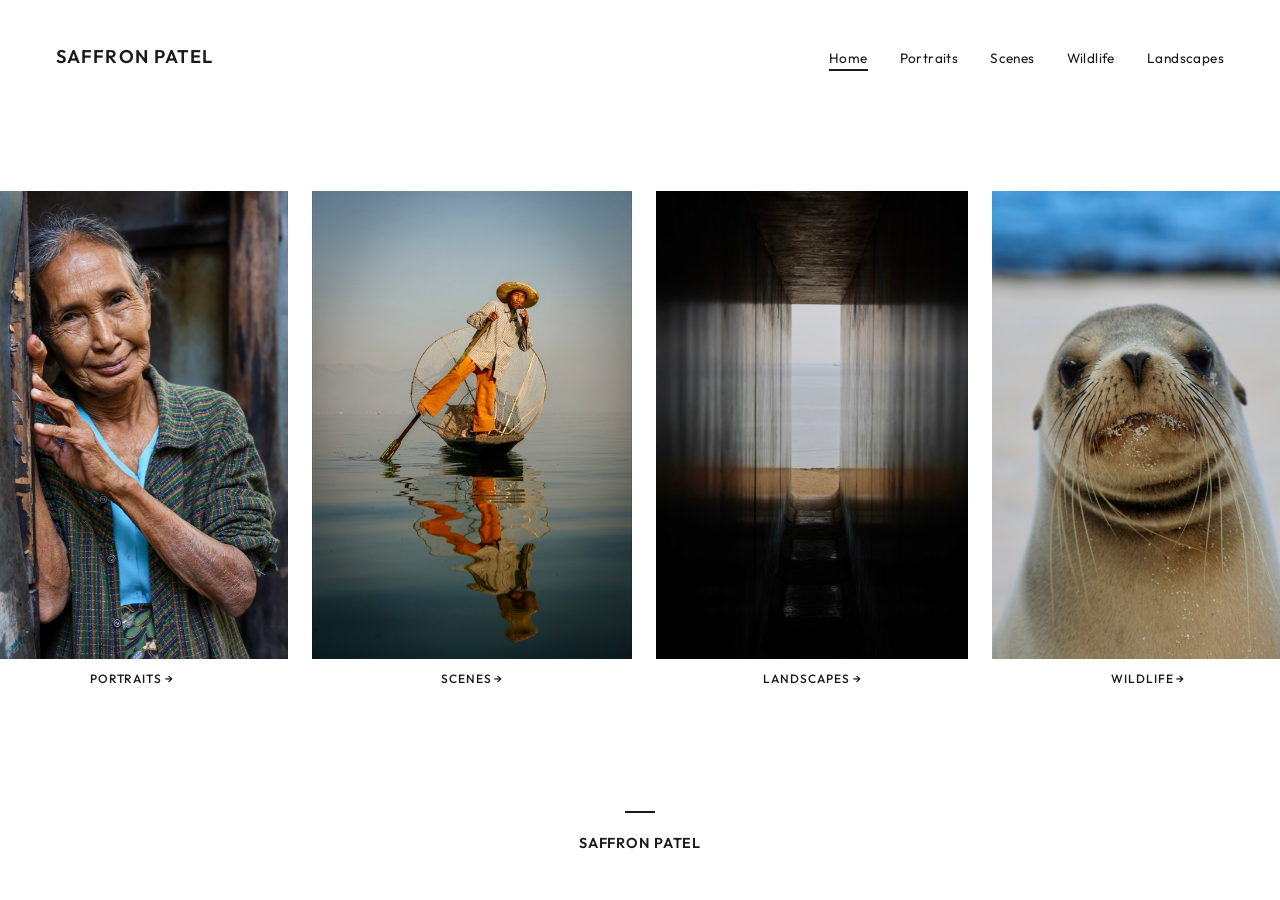
==== index.html @ 004a1122 "Take 2" ====
<!DOCTYPE html>
<html lang="en">
<head>
  <meta charset="UTF-8">
  <meta name="viewport" content="width=device-width, initial-scale=1.0">
  <title>Saffron Patel — Photography</title>
  <meta name="description" content="Photography portfolio of Saffron Patel — portraits, scenes, wildlife, and landscapes from Asia, South America, and beyond.">
  <meta property="og:title" content="Saffron Patel Photography">
  <meta property="og:description" content="Portraits, scenes, wildlife, and landscapes from around the world.">
  <meta property="og:image" content="images/portraits/thumb/portraits-06.jpg">
  <meta property="og:type" content="website">
  <link rel="preconnect" href="https://fonts.googleapis.com">
  <link rel="preconnect" href="https://fonts.gstatic.com" crossorigin>
  <link href="https://fonts.googleapis.com/css2?family=Outfit:wght@300;400;500;600&display=swap" rel="stylesheet">
  <link rel="icon" href="favicon.svg" type="image/svg+xml">
  <link rel="stylesheet" href="css/style.css">
</head>
<body>

  <header>
    <a href="index.html" class="logo">SAFFRON PATEL</a>
    <nav>
      <a href="index.html" class="active">Home</a>
      <a href="portraits.html">Portraits</a>
      <a href="scenes.html">Scenes</a>
      <a href="wildlife.html">Wildlife</a>
      <a href="landscapes.html">Landscapes</a>
    </nav>
  </header>

  <main class="home">
    <div class="featured-grid">

      <a href="portraits.html" class="featured-item">
        <div class="featured-image-wrapper">
          <img src="images/portraits/thumb/portraits-06.jpg" alt="Portrait — Mandalay, Myanmar">
        </div>
        <span class="featured-label">PORTRAITS &rarr;</span>
      </a>

      <a href="scenes.html" class="featured-item">
        <div class="featured-image-wrapper">
          <img src="images/scenes/thumb/scenes-26.jpg" alt="Scene — Inle Lake, Myanmar">
        </div>
        <span class="featured-label">SCENES &rarr;</span>
      </a>

      <a href="landscapes.html" class="featured-item">
        <div class="featured-image-wrapper">
          <img src="images/landscapes/thumb/landscapes-01.jpg" alt="Landscape — Hong Kong, China">
        </div>
        <span class="featured-label">LANDSCAPES &rarr;</span>
      </a>

      <a href="wildlife.html" class="featured-item">
        <div class="featured-image-wrapper">
          <img src="images/wildlife/thumb/wildlife-05.jpg" alt="Wildlife — Galapagos, Ecuador">
        </div>
        <span class="featured-label">WILDLIFE &rarr;</span>
      </a>

    </div>
  </main>

  <footer>
    <div class="footer-line"></div>
    <span class="footer-name">SAFFRON PATEL</span>
  </footer>

  <script src="js/main.js"></script>

</body>
</html>
---- css/style.css ----
/* ============================================
   SAFFRON PATEL — Photography Portfolio
   ============================================ */

/* --- Reset & Base --- */
*, *::before, *::after {
  margin: 0;
  padding: 0;
  box-sizing: border-box;
}

html {
  font-size: 16px;
  -webkit-font-smoothing: antialiased;
  -moz-osx-font-smoothing: grayscale;
}

body {
  font-family: "Outfit", "Helvetica Neue", Helvetica, Arial, sans-serif;
  color: #1a1a1a;
  background: #ffffff;
  min-height: 100vh;
  display: flex;
  flex-direction: column;
  animation: fadeIn 0.5s ease;
}

body.transitioning {
  opacity: 0;
  transition: opacity 0.3s ease;
}

@keyframes fadeIn {
  from { opacity: 0; }
  to { opacity: 1; }
}

img {
  display: block;
  max-width: 100%;
}

a {
  color: inherit;
  text-decoration: none;
}

/* --- Header --- */
header {
  display: flex;
  justify-content: space-between;
  align-items: baseline;
  padding: 2.8rem 3.5rem;
  position: sticky;
  top: 0;
  background: rgba(255, 255, 255, 0.92);
  backdrop-filter: blur(12px);
  -webkit-backdrop-filter: blur(12px);
  z-index: 100;
  transition: transform 0.35s ease;
}

header.header-hidden {
  transform: translateY(-100%);
}

.logo {
  font-size: 1.15rem;
  font-weight: 600;
  letter-spacing: 0.06em;
  white-space: nowrap;
}

nav {
  display: flex;
  gap: 2rem;
}

nav a {
  font-size: 0.85rem;
  font-weight: 400;
  letter-spacing: 0.03em;
  position: relative;
  padding-bottom: 2px;
}

nav a::after {
  content: '';
  position: absolute;
  bottom: -2px;
  left: 0;
  width: 0;
  height: 1.5px;
  background: #1a1a1a;
  transition: width 0.3s ease;
}

nav a:hover::after,
nav a.active::after {
  width: 100%;
}

/* --- Footer --- */
footer {
  margin-top: auto;
  padding: 3rem;
  text-align: center;
}

.footer-line {
  width: 30px;
  height: 1.5px;
  background: #1a1a1a;
  margin: 0 auto 1.2rem;
}

.footer-name {
  font-size: 0.9rem;
  font-weight: 600;
  letter-spacing: 0.06em;
}

/* --- Homepage Featured Grid --- */
.home {
  flex: 1;
  display: flex;
  align-items: center;
  justify-content: center;
  padding: 2rem 3.5rem;
}

.featured-grid {
  display: flex;
  justify-content: center;
  align-items: flex-end;
  gap: 1.5rem;
}

.featured-item {
  flex-shrink: 0;
  display: block;
  text-align: center;
}

.featured-image-wrapper {
  line-height: 0;
}

.featured-image-wrapper img {
  height: 52vh;
  width: auto;
  max-width: none !important;
  display: block;
  transition: transform 0.7s cubic-bezier(0.25, 0.1, 0.25, 1);
}

.featured-item:hover .featured-image-wrapper img {
  transform: scale(1.04);
}

.featured-label {
  display: block;
  margin-top: 0.75rem;
  font-size: 0.75rem;
  font-weight: 500;
  letter-spacing: 0.08em;
  color: #1a1a1a;
  transition: color 0.3s ease;
}

.featured-item:hover .featured-label {
  color: #555;
}

/* --- Gallery Masonry --- */
.gallery {
  flex: 1;
  padding: 1.5rem 4rem 4rem;
}

.masonry {
  column-count: 3;
  column-gap: 1.8rem;
}

.masonry-item {
  break-inside: avoid;
  margin-bottom: 1.8rem;
  opacity: 0;
  transform: translateY(24px);
  transition: opacity 0.6s ease, transform 0.6s ease;
}

.masonry-item.revealed {
  opacity: 1;
  transform: translateY(0);
}

.masonry-item img {
  width: 100%;
  display: block;
  background: #f5f5f5;
  cursor: zoom-in;
  transition: filter 0.4s ease;
}

.masonry-item:hover img {
  filter: brightness(1.04);
}

.caption {
  font-size: 0.82rem;
  font-weight: 300;
  color: #888;
  letter-spacing: 0.02em;
  margin-top: 0.6rem;
  line-height: 1.4;
}

/* --- Lightbox --- */
.lightbox {
  position: fixed;
  inset: 0;
  background: rgba(255, 255, 255, 0.94);
  z-index: 1000;
  display: flex;
  align-items: center;
  justify-content: center;
  flex-direction: column;
  opacity: 0;
  pointer-events: none;
  transition: opacity 0.3s ease;
}

.lightbox.active {
  opacity: 1;
  pointer-events: all;
}

.lightbox-image-wrapper {
  position: relative;
  display: flex;
  align-items: center;
  justify-content: center;
  max-width: 90vw;
  max-height: 82vh;
}

.lightbox-image-wrapper img {
  max-height: 82vh;
  max-width: 90vw;
  object-fit: contain;
  transition: opacity 0.3s ease;
  cursor: zoom-out;
}

.lightbox-close {
  position: absolute;
  top: 1.5rem;
  right: 2rem;
  background: none;
  border: none;
  color: rgba(0, 0, 0, 0.5);
  font-size: 2rem;
  cursor: pointer;
  z-index: 1010;
  width: 44px;
  height: 44px;
  display: flex;
  align-items: center;
  justify-content: center;
  transition: color 0.2s ease;
  font-weight: 300;
  line-height: 1;
}

.lightbox-close:hover {
  color: #000000;
}

.lightbox-prev,
.lightbox-next {
  position: absolute;
  top: 50%;
  transform: translateY(-50%);
  background: none;
  border: none;
  color: rgba(0, 0, 0, 0.4);
  font-size: 2.5rem;
  cursor: pointer;
  z-index: 1010;
  width: 60px;
  height: 80px;
  display: flex;
  align-items: center;
  justify-content: center;
  transition: color 0.2s ease;
  font-weight: 300;
}

.lightbox-prev { left: 1rem; }
.lightbox-next { right: 1rem; }

.lightbox-prev:hover,
.lightbox-next:hover {
  color: #000000;
}

.lightbox-caption {
  color: rgba(0, 0, 0, 0.5);
  font-size: 0.8rem;
  letter-spacing: 0.03em;
  margin-top: 1rem;
  text-align: center;
  min-height: 1.2em;
}

/* --- Responsive --- */

/* Tablet */
@media (max-width: 1024px) {
  header {
    padding: 1.5rem 2rem;
  }

  nav {
    gap: 1.5rem;
  }

  .home {
    padding: 1rem 2rem 2rem;
  }

  .featured-grid {
    flex-wrap: wrap;
    gap: 1.2rem;
  }

  .featured-image-wrapper img {
    height: 38vh;
  }

  .gallery {
    padding: 1rem 2.5rem 2.5rem;
  }

  .masonry {
    column-count: 2;
    column-gap: 1.4rem;
  }

  .masonry-item {
    margin-bottom: 1.4rem;
  }
}

/* Mobile */
@media (max-width: 640px) {
  header {
    flex-direction: column;
    gap: 0.8rem;
    padding: 1.2rem 1.5rem;
    align-items: flex-start;
  }

  nav {
    gap: 1.2rem;
    flex-wrap: wrap;
  }

  .home {
    padding: 0.5rem 1.2rem 2rem;
  }

  .featured-grid {
    gap: 0.8rem;
  }

  .featured-image-wrapper img {
    height: 28vh;
  }

  .gallery {
    padding: 0.5rem 1.2rem 2rem;
  }

  .masonry {
    column-count: 1;
  }

  footer {
    padding: 2rem 1.5rem;
  }

  .lightbox-prev { left: 0.5rem; }
  .lightbox-next { right: 0.5rem; }

  .lightbox-prev,
  .lightbox-next {
    font-size: 2rem;
    width: 44px;
  }
}

/* Small mobile */
@media (max-width: 420px) {
  .featured-image-wrapper img {
    height: 22vh;
  }
}

/* --- Print --- */
@media print {
  header, footer, .lightbox { display: none; }
  .masonry { column-count: 2; }
  .masonry-item { opacity: 1; transform: none; }
}
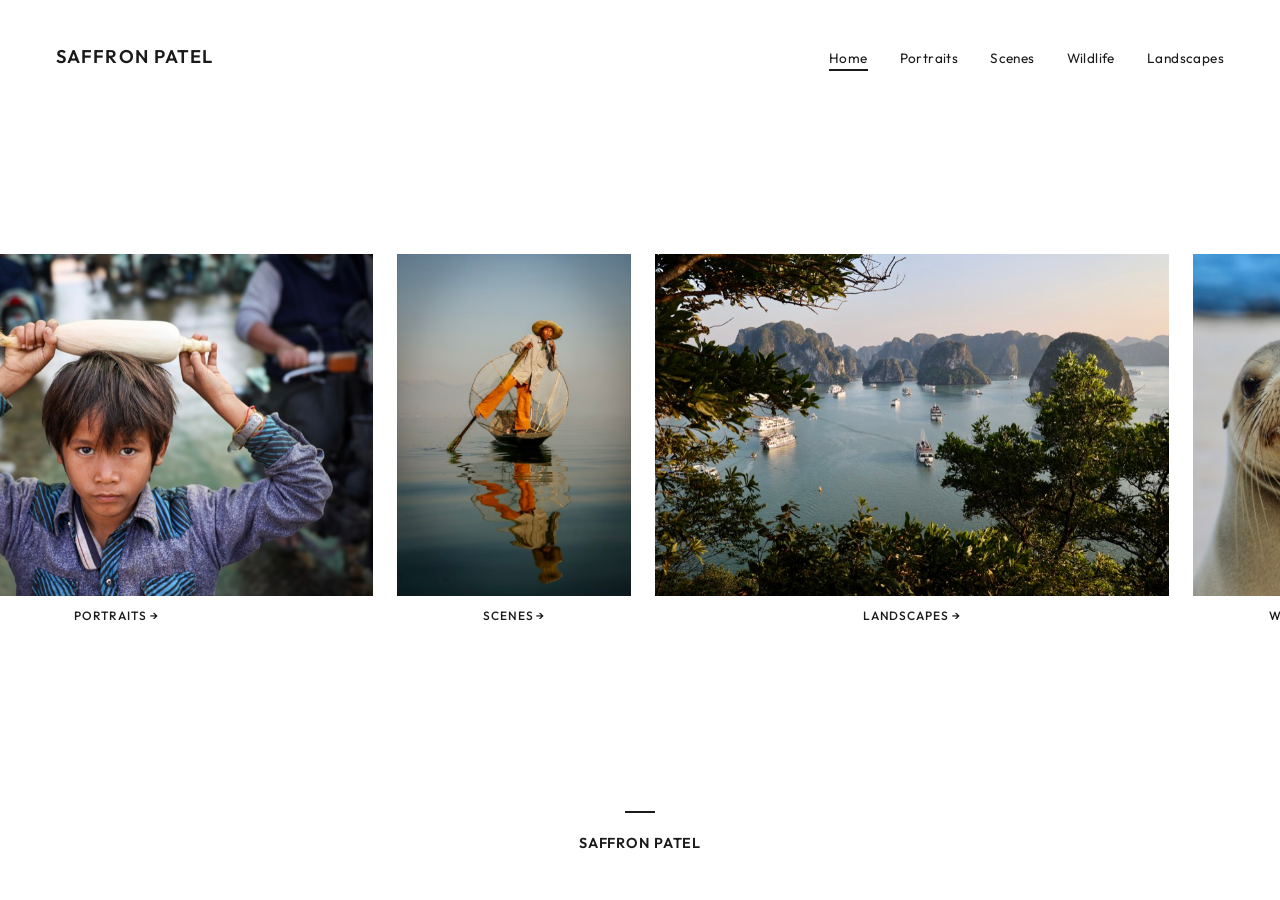
==== commit d8c84557: "new home page images" ====
--- a/index.html
+++ b/index.html
@@ -33,7 +33,7 @@
 
       <a href="portraits.html" class="featured-item">
         <div class="featured-image-wrapper">
-          <img src="images/portraits/thumb/portraits-06.jpg" alt="Portrait — Mandalay, Myanmar">
+          <img src="images/portraits/thumb/portraits-22.jpg" alt="Portrait — Mandalay, Myanmar">
         </div>
         <span class="featured-label">PORTRAITS &rarr;</span>
       </a>
@@ -47,7 +47,7 @@
 
       <a href="landscapes.html" class="featured-item">
         <div class="featured-image-wrapper">
-          <img src="images/landscapes/thumb/landscapes-01.jpg" alt="Landscape — Hong Kong, China">
+          <img src="images/landscapes/thumb/landscapes-14.jpg" alt="Landscape — Ha Long Bay, Vietnam">
         </div>
         <span class="featured-label">LANDSCAPES &rarr;</span>
       </a>
--- a/css/style.css
+++ b/css/style.css
@@ -147,7 +147,7 @@
 }
 
 .featured-image-wrapper img {
-  height: 52vh;
+  height: 38vh;
   width: auto;
   max-width: none !important;
   display: block;
@@ -337,7 +337,7 @@
   }
 
   .featured-image-wrapper img {
-    height: 38vh;
+    height: 30vh;
   }
 
   .gallery {
@@ -377,7 +377,7 @@
   }
 
   .featured-image-wrapper img {
-    height: 28vh;
+    height: 23vh;
   }
 
   .gallery {
@@ -405,7 +405,7 @@
 /* Small mobile */
 @media (max-width: 420px) {
   .featured-image-wrapper img {
-    height: 22vh;
+    height: 19vh;
   }
 }
 
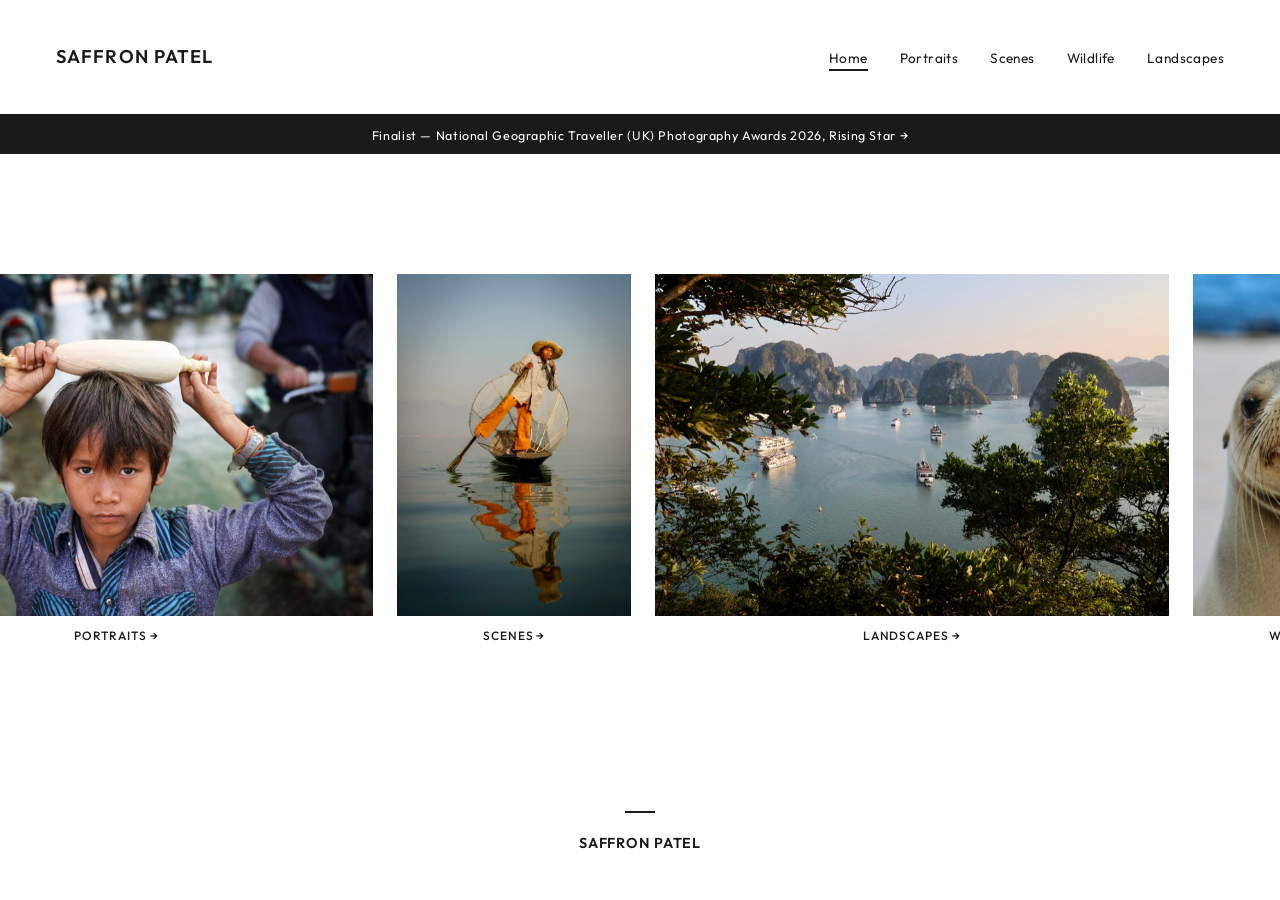
==== commit 02f273a5: "Add National Geographic Traveller (UK) Rising Star 2026 finalist banner and award tag Add an announc" ====
--- a/index.html
+++ b/index.html
@@ -28,19 +28,23 @@
     </nav>
   </header>
 
+  <div class="announcement-banner">
+    <a href="scenes.html">Finalist — National Geographic Traveller (UK) Photography Awards 2026, Rising Star &rarr;</a>
+  </div>
+
   <main class="home">
     <div class="featured-grid">
 
       <a href="portraits.html" class="featured-item">
         <div class="featured-image-wrapper">
-          <img src="images/portraits/thumb/portraits-22.jpg" alt="Portrait — Mandalay, Myanmar">
+          <img src="images/portraits/thumb/portraits-21.jpg" alt="Portrait — Mandalay, Myanmar">
         </div>
         <span class="featured-label">PORTRAITS &rarr;</span>
       </a>
 
       <a href="scenes.html" class="featured-item">
         <div class="featured-image-wrapper">
-          <img src="images/scenes/thumb/scenes-26.jpg" alt="Scene — Inle Lake, Myanmar">
+          <img src="images/scenes/thumb/scenes-25.jpg" alt="Scene — Inle Lake, Myanmar">
         </div>
         <span class="featured-label">SCENES &rarr;</span>
       </a>
--- a/css/style.css
+++ b/css/style.css
@@ -118,6 +118,26 @@
   font-size: 0.9rem;
   font-weight: 600;
   letter-spacing: 0.06em;
+}
+
+/* --- Announcement Banner --- */
+.announcement-banner {
+  text-align: center;
+  padding: 0.65rem 2rem;
+  background: #1a1a1a;
+  color: #ffffff;
+}
+
+.announcement-banner a {
+  font-size: 0.78rem;
+  font-weight: 400;
+  letter-spacing: 0.05em;
+  color: #ffffff;
+  transition: opacity 0.3s ease;
+}
+
+.announcement-banner a:hover {
+  opacity: 0.7;
 }
 
 /* --- Homepage Featured Grid --- */
@@ -415,3 +435,87 @@
   .masonry { column-count: 2; }
   .masonry-item { opacity: 1; transform: none; }
 }
+
+/* --- Gallery Drag Reorder --- */
+#gallery-lock-btn {
+  position: fixed;
+  bottom: 1.2rem;
+  left: 1.2rem;
+  z-index: 500;
+  background: none;
+  border: none;
+  cursor: pointer;
+  font-size: 1.1rem;
+  opacity: 0.35;
+  transition: opacity 0.2s ease;
+  padding: 4px;
+  line-height: 1;
+  user-select: none;
+}
+
+#gallery-lock-btn:hover {
+  opacity: 0.7;
+}
+
+#gallery-lock-btn.edit-active {
+  opacity: 0.9;
+}
+
+.gallery-edit-controls {
+  position: fixed;
+  bottom: 1.2rem;
+  left: 3rem;
+  z-index: 500;
+  display: none;
+  gap: 0.5rem;
+}
+
+.gallery-edit-controls.visible {
+  display: flex;
+}
+
+.gallery-edit-controls button {
+  font-family: inherit;
+  font-size: 0.75rem;
+  font-weight: 500;
+  letter-spacing: 0.04em;
+  padding: 0.35rem 0.75rem;
+  border: 1.5px solid #1a1a1a;
+  cursor: pointer;
+  transition: background 0.2s ease, color 0.2s ease;
+  background: #fff;
+  color: #1a1a1a;
+}
+
+.gallery-edit-controls .btn-save {
+  background: #1a1a1a;
+  color: #fff;
+}
+
+.gallery-edit-controls .btn-save:hover {
+  background: #444;
+}
+
+.gallery-edit-controls .btn-discard:hover {
+  background: #f5f5f5;
+}
+
+/* Edit mode item styles */
+body.gallery-edit-mode .masonry-item {
+  cursor: grab;
+  outline: 1.5px dashed rgba(0,0,0,0.15);
+  outline-offset: 2px;
+}
+
+body.gallery-edit-mode .masonry-item:active {
+  cursor: grabbing;
+}
+
+.masonry-item.drag-over {
+  outline: 2px solid #1a1a1a !important;
+  outline-offset: 3px;
+}
+
+.masonry-item.dragging {
+  opacity: 0.4;
+}
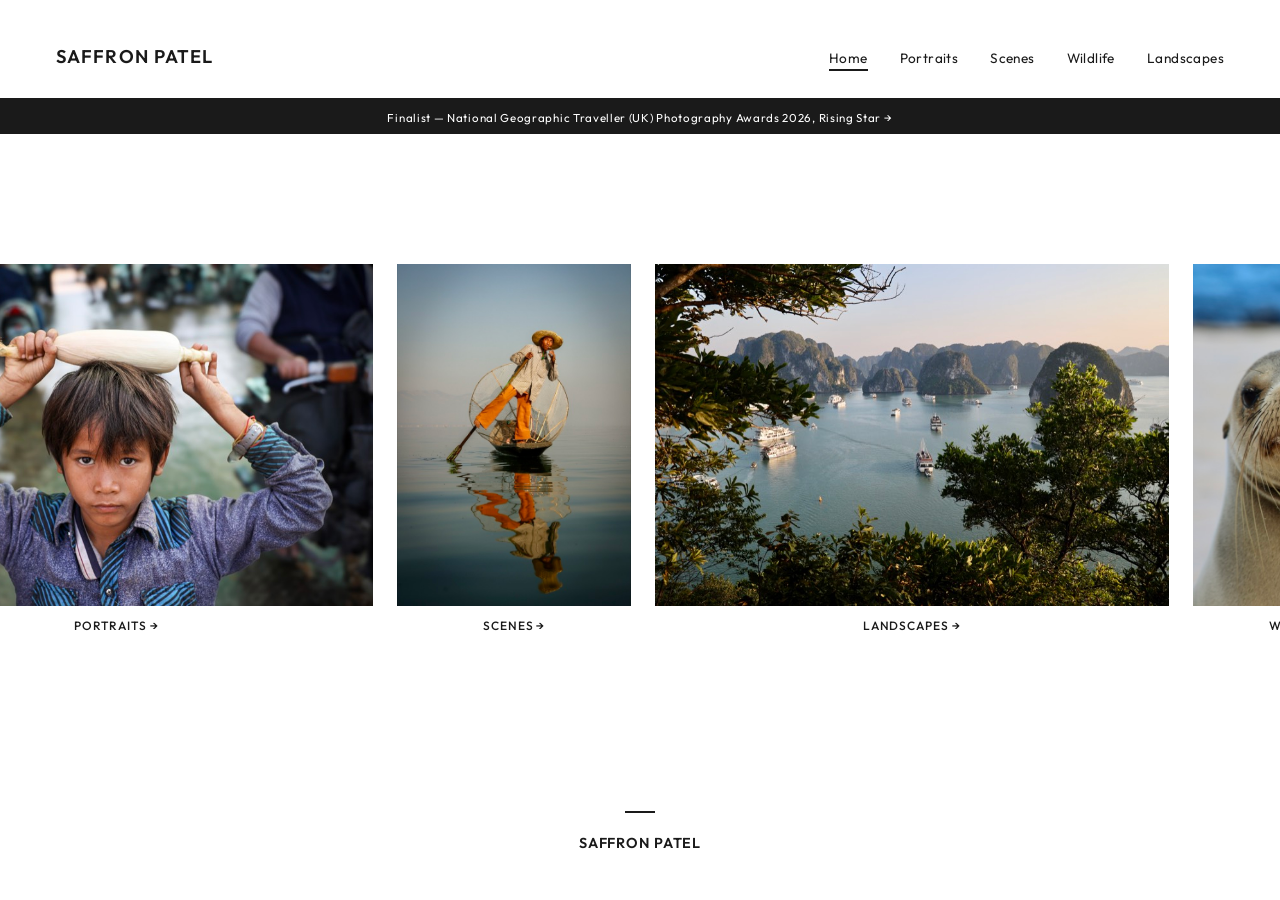
==== commit be906f3b: "Restyle announcement banner as thin dark strip inside header, add lightbox deep-link Move the banner" ====
--- a/index.html
+++ b/index.html
@@ -26,11 +26,10 @@
       <a href="wildlife.html">Wildlife</a>
       <a href="landscapes.html">Landscapes</a>
     </nav>
+    <div class="announcement-banner">
+      <a href="scenes.html#photo=scenes-68.jpg">Finalist — National Geographic Traveller (UK) Photography Awards 2026, Rising Star &rarr;</a>
+    </div>
   </header>
-
-  <div class="announcement-banner">
-    <a href="scenes.html">Finalist — National Geographic Traveller (UK) Photography Awards 2026, Rising Star &rarr;</a>
-  </div>
 
   <main class="home">
     <div class="featured-grid">
--- a/css/style.css
+++ b/css/style.css
@@ -48,9 +48,10 @@
 /* --- Header --- */
 header {
   display: flex;
+  flex-wrap: wrap;
   justify-content: space-between;
   align-items: baseline;
-  padding: 2.8rem 3.5rem;
+  padding: 2.8rem 3.5rem 0;
   position: sticky;
   top: 0;
   background: rgba(255, 255, 255, 0.92);
@@ -122,16 +123,20 @@
 
 /* --- Announcement Banner --- */
 .announcement-banner {
+  width: 100%;
   text-align: center;
-  padding: 0.65rem 2rem;
+  padding: 0.5rem 2rem;
+  margin-top: 1.8rem;
   background: #1a1a1a;
-  color: #ffffff;
+  margin-left: -3.5rem;
+  margin-right: -3.5rem;
+  width: calc(100% + 7rem);
 }
 
 .announcement-banner a {
-  font-size: 0.78rem;
+  font-size: 0.72rem;
   font-weight: 400;
-  letter-spacing: 0.05em;
+  letter-spacing: 0.06em;
   color: #ffffff;
   transition: opacity 0.3s ease;
 }
@@ -340,11 +345,18 @@
 /* Tablet */
 @media (max-width: 1024px) {
   header {
-    padding: 1.5rem 2rem;
+    padding: 1.5rem 2rem 0;
   }
 
   nav {
     gap: 1.5rem;
+  }
+
+  .announcement-banner {
+    margin-left: -2rem;
+    margin-right: -2rem;
+    width: calc(100% + 4rem);
+    margin-top: 1.2rem;
   }
 
   .home {
@@ -379,13 +391,20 @@
   header {
     flex-direction: column;
     gap: 0.8rem;
-    padding: 1.2rem 1.5rem;
+    padding: 1.2rem 1.5rem 0;
     align-items: flex-start;
   }
 
   nav {
     gap: 1.2rem;
     flex-wrap: wrap;
+  }
+
+  .announcement-banner {
+    margin-left: -1.5rem;
+    margin-right: -1.5rem;
+    width: calc(100% + 3rem);
+    margin-top: 0.8rem;
   }
 
   .home {
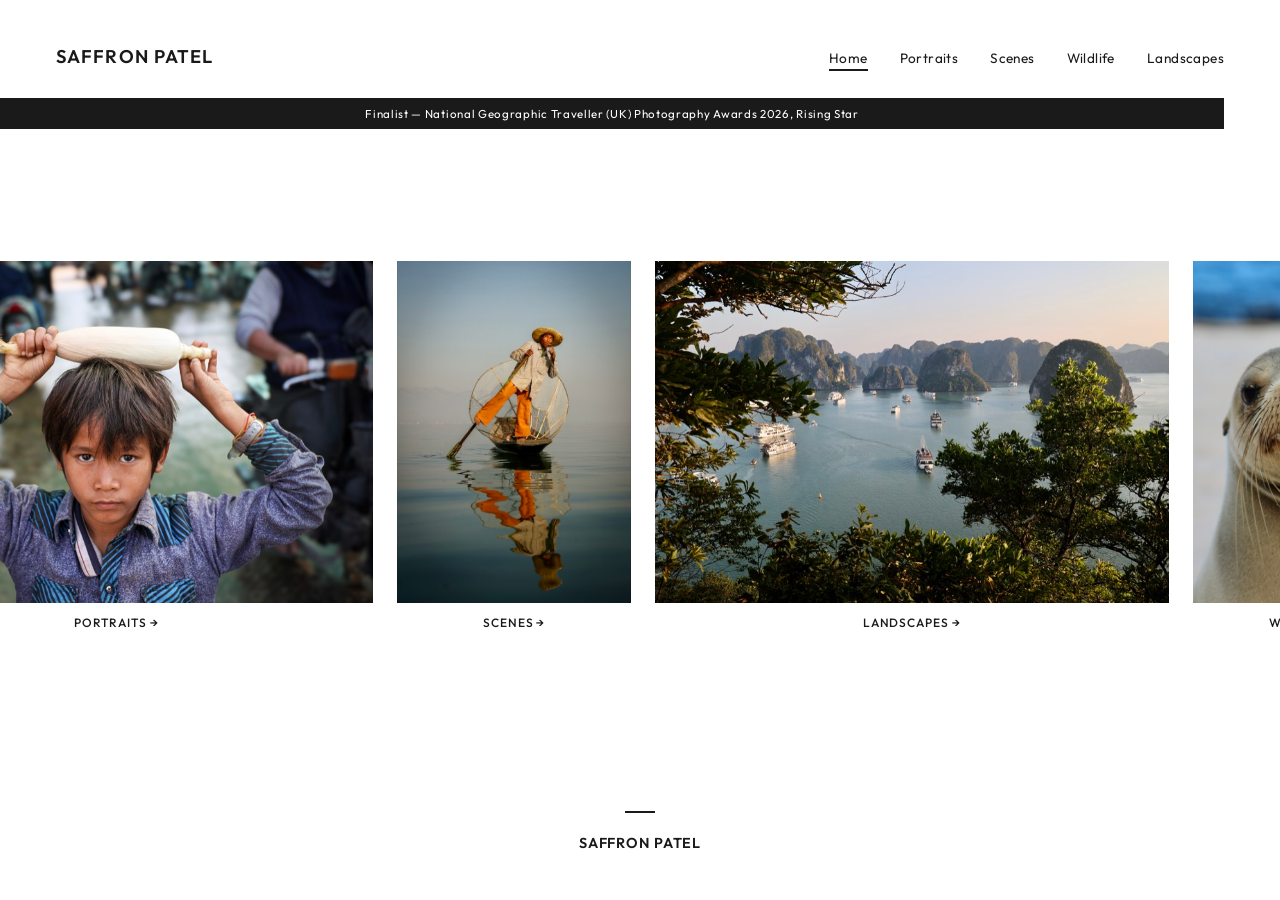
==== commit d552732d: "Remove link from announcement banner, keep as plain text https://claude.ai/code/session_01DriJCM5mHv" ====
--- a/index.html
+++ b/index.html
@@ -27,7 +27,7 @@
       <a href="landscapes.html">Landscapes</a>
     </nav>
     <div class="announcement-banner">
-      <a href="scenes.html#photo=scenes-68.jpg">Finalist — National Geographic Traveller (UK) Photography Awards 2026, Rising Star &rarr;</a>
+      Finalist &mdash; National Geographic Traveller (UK) Photography Awards 2026, Rising Star
     </div>
   </header>
 
--- a/css/style.css
+++ b/css/style.css
@@ -123,26 +123,16 @@
 
 /* --- Announcement Banner --- */
 .announcement-banner {
-  width: 100%;
+  width: calc(100% + 7rem);
   text-align: center;
   padding: 0.5rem 2rem;
   margin-top: 1.8rem;
+  margin-left: -3.5rem;
   background: #1a1a1a;
-  margin-left: -3.5rem;
-  margin-right: -3.5rem;
-  width: calc(100% + 7rem);
-}
-
-.announcement-banner a {
+  color: #ffffff;
   font-size: 0.72rem;
   font-weight: 400;
   letter-spacing: 0.06em;
-  color: #ffffff;
-  transition: opacity 0.3s ease;
-}
-
-.announcement-banner a:hover {
-  opacity: 0.7;
 }
 
 /* --- Homepage Featured Grid --- */
